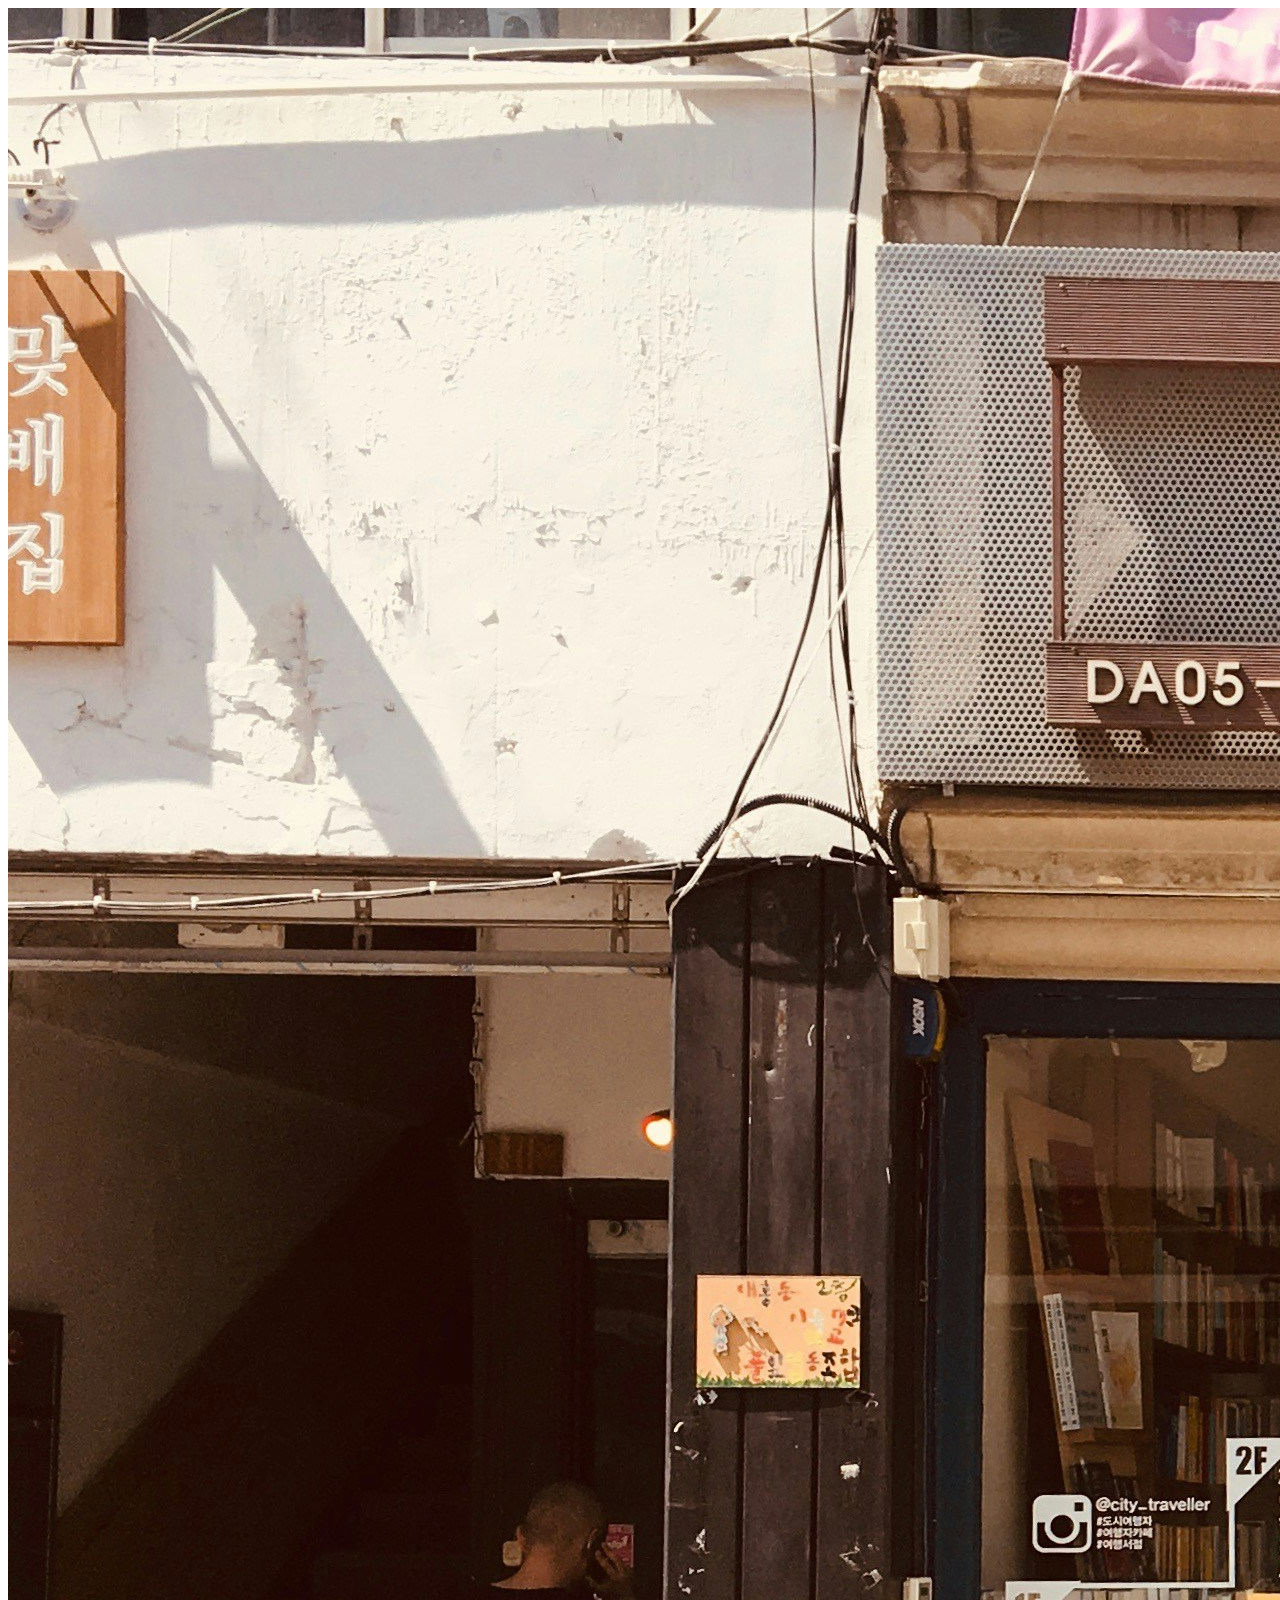
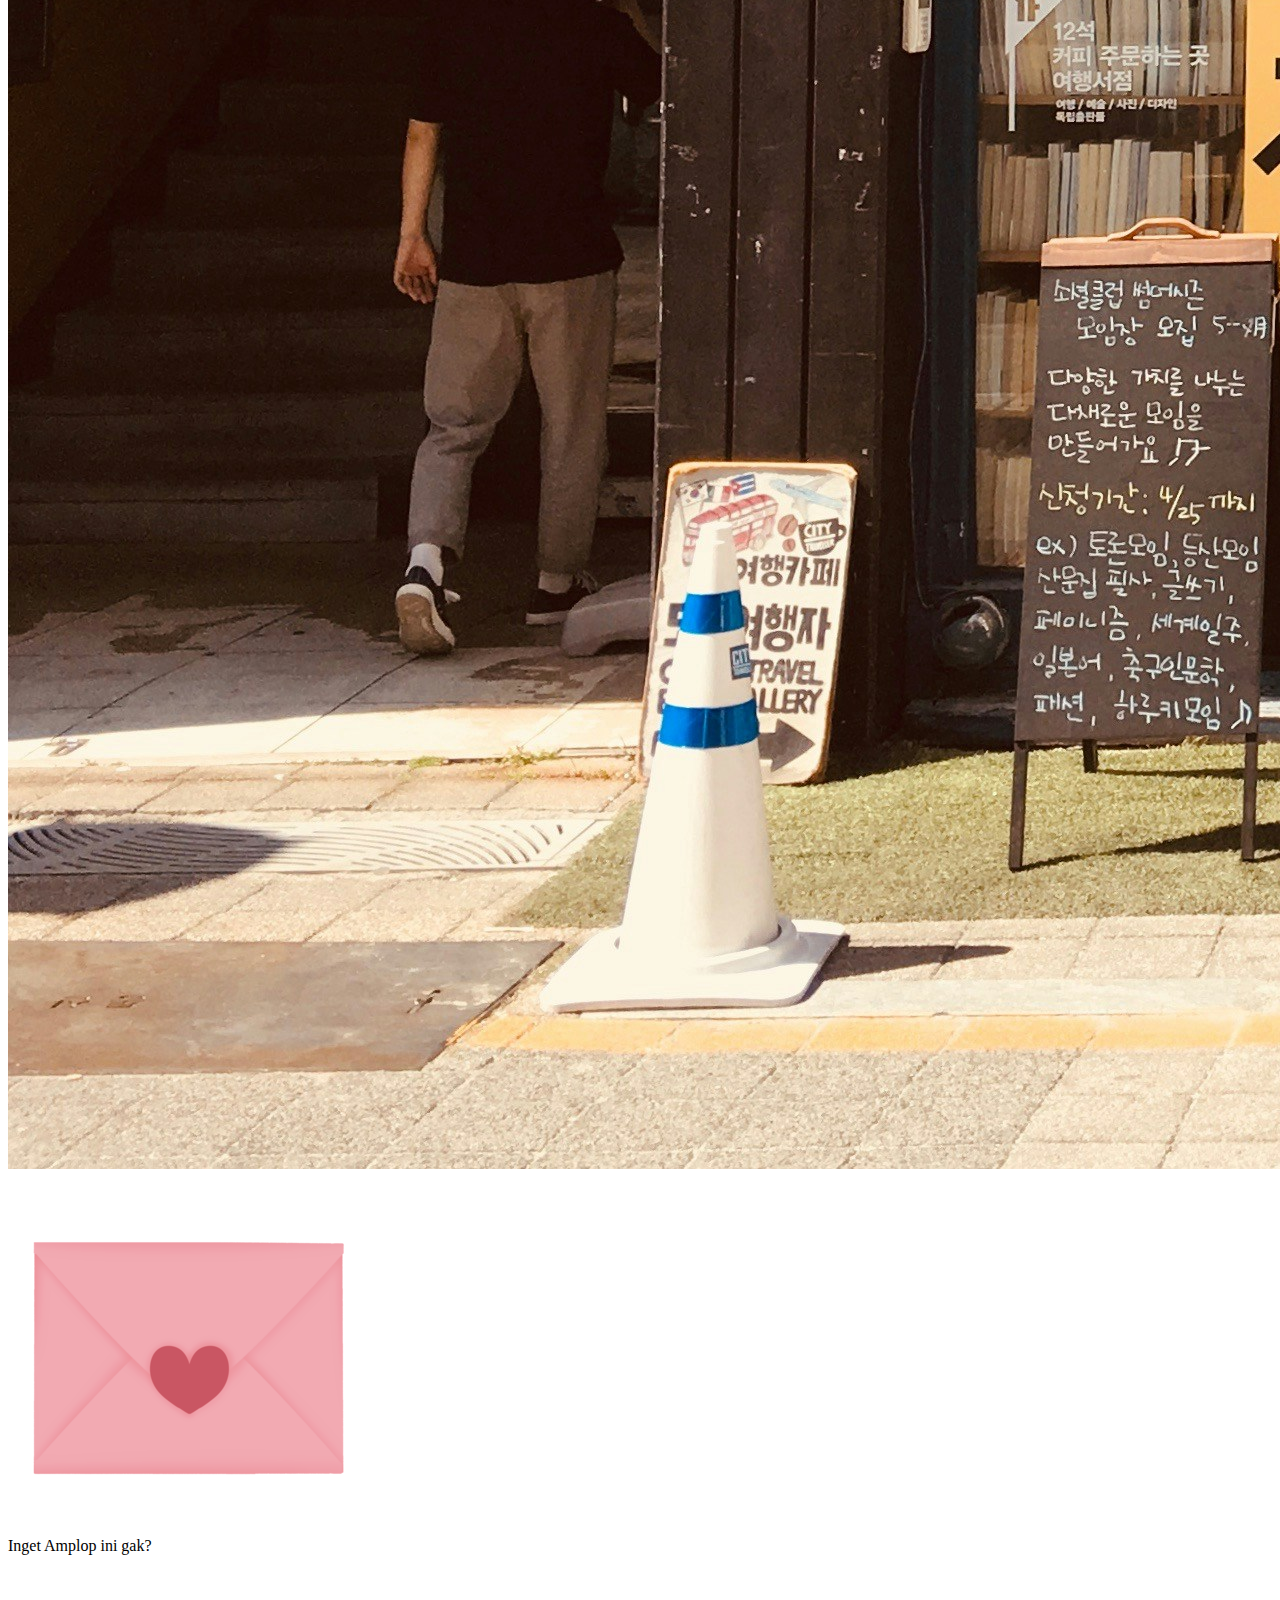
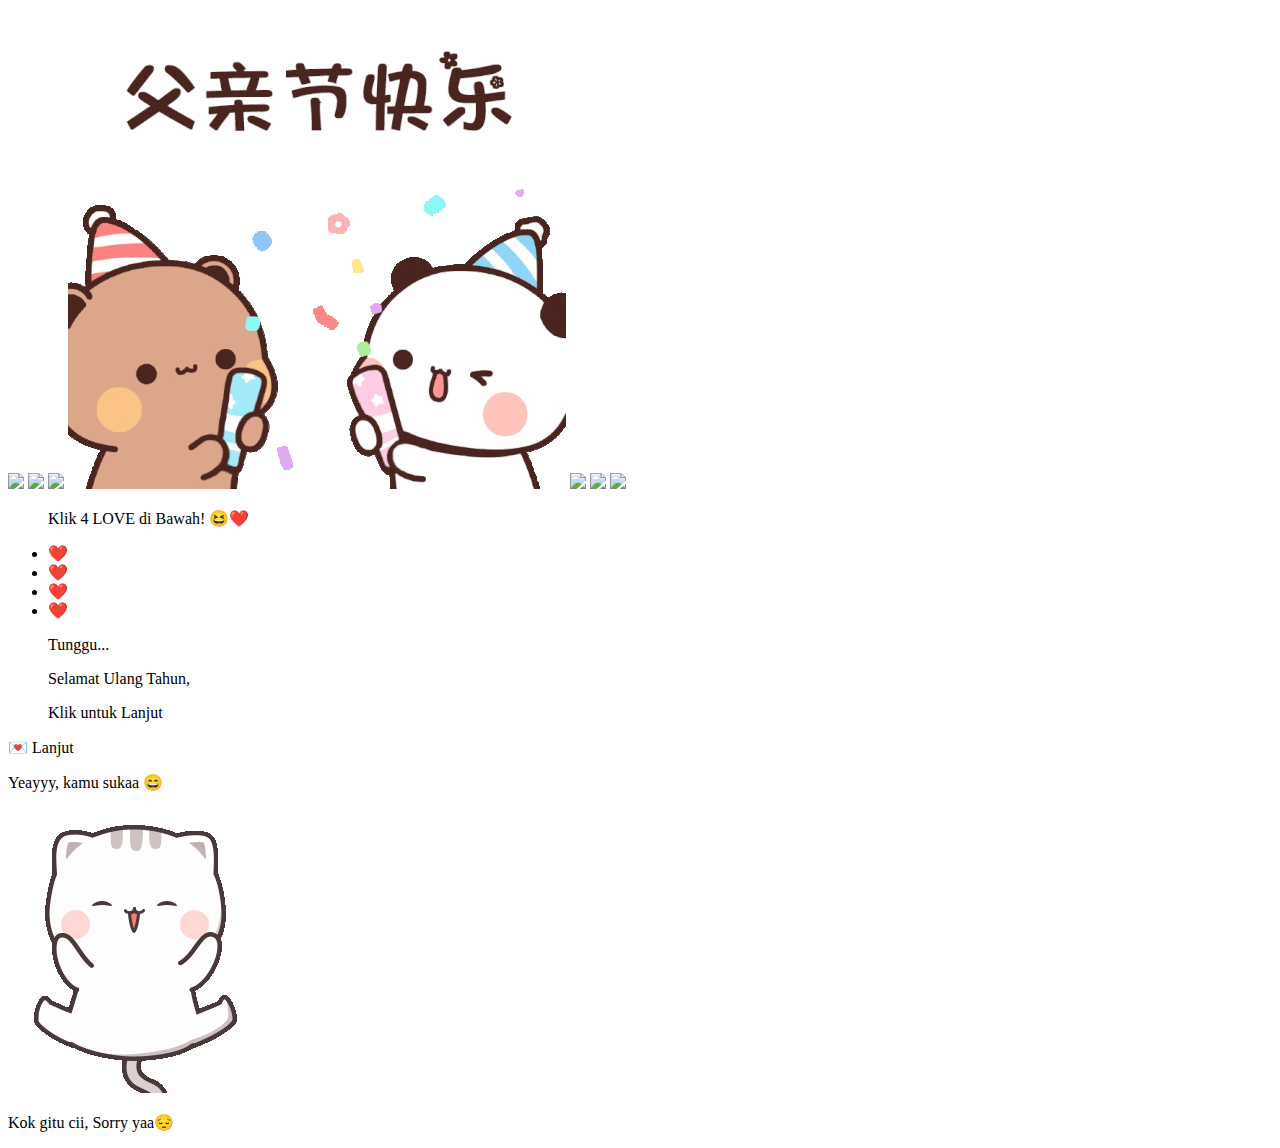
==== index.html @ 46c39c3f "Initial commit" ====
<!DOCTYPE html>
<html>

<head>
  <meta charset='UTF-8' />
  <meta content='width=device-width, initial-scale=1, user-scalable=1, minimum-scale=1, maximum-scale=5'
    name='viewport' />
  <meta content='IE=edge' http-equiv='X-UA-Compatible' />

  <link rel="preconnect" href="https://fonts.googleapis.com">
  <link rel="preconnect" href="https://fonts.gstatic.com" crossorigin>
  <link href="https://fonts.googleapis.com/css2?family=Shippori+Antique:wght@400;700&display=swap" rel="stylesheet">
  <link href="https://fonts.googleapis.com/css2?family=Dancing+Script&display=swap" rel="stylesheet">

  <script src="https://cdn.jsdelivr.net/npm/sweetalert2@11.0.19/dist/sweetalert2.all.min.js"></script>
  <link href="https://feeldreams.github.io/heihbd/style.css" rel="stylesheet" type="text/css" />
  <link href="style1.css" rel="stylesheet" type="text/css" />
  <script src="https://unpkg.com/typeit@8.7.0/dist/index.umd.js"></script>
  <script src="https://kit.fontawesome.com/4f3ce16e3e.js" crossorigin="anonymous"></script>

  <style>
    #ket2 {
      margin-top: 25px !important;
      font-weight: 400;
      color: white;
    }
  </style>

  <title>Ultah Kamu</title>
  <link rel="icon" type="image/x-icon" href="https://www.palingit.com/favicon.ico">
  <meta name="description" content="HTML Replit Coding">
</head>

<body>
  <!-- Ganti Audio di sini -->
  <audio src="CountOnMe.mp3" id="linkmp3" class="sembunyi"></audio>

  <div id="bodyblur">
    <!-- Wallpaper -->
    <img src="korean.jpg" id="wallpaper" />
    <div id="beneranblur"></div>
  </div>

  <div id='Content'>
    <div id="kadoIn">
      <!-- Tombol Surat -->
      <img src="loveletter.png" />
    </div>
    <p id="ket" style="margin-top: 0px!important; margin-bottom: 2px !important;">Inget Amplop ini gak?</p>
    <p id="ket2" style="margin-top: 0px!important;">klik amplopnya!</p>

    <div class="kumpulanstiker">
      <!-- Stiker untuk Konten -->
      <img src="https://feeldreams.github.io/bunga.gif" id="fotostiker" />
      <img src="https://feeldreams.github.io/pusn.gif" id="fotostiker1" />
      <img src="https://feeldreams.github.io/cilukba.gif" id="fotostiker2" />
      <img src="party.gif" id="fotostiker3" />
      <img src="https://feeldreams.github.io/pandakuning.gif" id="fotostiker4" />
      <img src="https://feeldreams.github.io/emawh.gif" id="fotostiker5" />
      <img src="https://feeldreams.github.io/pandacoklat.gif" id="fotostiker6" />
    </div>

    <p id="halo" class="halo"></p>

    <div>
      <blockquote id='bq' data-text='㋡'>
        <p id="kalimat">Aku Ada Sesuatu Nih 🤣❤️</p>
        <p id="pesan1">Klik 4 LOVE di Bawah! 😆❤️</p>
        <div id="kolombaru">
          <li id="lv1">❤️</li>
          <li id="lv2">❤️</li>
          <li id="lv3">❤️</li>
          <li id="lv4">❤️</li>
        </div>
        <p id="pesan2">Tunggu...</p>
        <!-- Pesan -->
        <p id="pesan3">Ciee.. Ada yang Ultah Nih 🤣❤️</p>
        <p id="pesan4">Selamat Ulang Tahun, </p>
        <p id="pesan5" class="gaya2">Nambah tua aja ya, hehe</p>
        <p id="pesanf" class="gaya2">Gimana jadi orang dewasa enak ga? wkwkwk</p>
        <p id="pesan6" class="gaya2">Moga panjang umur biar kita bisa sama teruss 😆❤️</p>
        <p id="pesan7" class="gaya2">Sehat selalu ya!</p>
        <p id="pesan8" class="gaya2">Hehe, makacii ya kamu dh sukaa :)</p>
        <p id="pesan9" class="gaya2">Oh iya, semoga di hari spesialmu ini kamu dapat menjadi pribadi yang lebih baik
          yaa.. Tetep Semangatt sengku🥳❤️</p>
        <p id="pesan10" class="gaya2">Happy Level Up Day!! 🥳</p>
        <!-- Tombol Lanjut -->
        <p id="opsL">Klik untuk Lanjut</p>
      </blockquote>
    </div>

    <!-- Tombol Kirim Pesan -->
    <div id="Tombol"><a id="By">&#128140; Lanjut</a></div>

    <!-- Pesan Tambahan -->
    <img id="stikertolak" src="cry.gif" />
    <p id="katatambahan" class="sembunyi">Yeayyy, kamu sukaa 😄</p>

    <!-- Pesan Ditolak -->
    <div id="pesanditolak">
      <img id="stikerditolak" src="yay.gif" />

      <p id="kataditolak">Kok gitu cii, Sorry yaa😔</p>
    </div>
  </div>

  <script>
    const body = document.querySelector("body");
    const swalst = Swal.mixin({
      timer: 2300,
      allowOutsideClick: false,
      showConfirmButton: false,
      timerProgressBar: true,
      imageHeight: 90,
    });

    const audio = new Audio('' + linkmp3.src);
    let ftganti = 0;
    let fungsi = 0;
    let fungsiAwal = 0;
    const deffotostiker = fotostiker.src;
    const nama = 'Wandaa'; // Ganti dengan variabel nama yang sudah disediakan
    vketikhalo = "Hai, " + nama + " ✨";

    function berjatuhan() {
      const heart = document.createElement("div");
      heart.className = "fas fa-snowflake";
      heart.style.left = (Math.random() * 90) + "vw";
      heart.style.animationDuration = (Math.random() * 3) + 2 + "s";
      body.appendChild(heart);
    }

    setInterval(function () {
      const heartArr = document.querySelectorAll(".fa-snowflake");
      if (heartArr.length > 100) {
        heartArr[0].remove();
      }
    }, 100);

    Content.style = "opacity:1;margin-top:16vh";

    const swals = Swal.mixin({
      allowOutsideClick: false,
      cancelButtonColor: '#FF0040',
      imageHeight: 80,
    });

    document.getElementById("kadoIn").onclick = function () {
      if (fungsiAwal == 0) {
        audio.play();
        fungsiAwal = 1;
        kadoIn.style = "transition:all .8s ease;transform:scale(10);opacity:0";
        wallpaper.style = "transform: scale(1.5);";
        ket.style = "display:none !important";
        ket2.style = "display:none !important";
        setTimeout(initengahan, 300);
        setTimeout(mulainama, 500);
      }
    }

    function mulainama() {
      document.getElementById("halo").innerHTML = vketikhalo;
      // Lanjutkan dengan logika selanjutnya
    }

    // Variable Pertanyaan Akhir
    const tanya = 'Kamu suka ga? 😶❤️';
    const opstanya = 'Ayo jawab :)';
    const tompositif = 'Suka banget';
    const tomnegatif = 'ENGGAK';

    async function menuju() {
      // const pesanwhatsapp = "Makasii udah ngucapin " + nama + " ultah ><";
      // await swals.fire('OK!', 'Kirim jawabannya ke WhatsApp aku, ya!', 'success');
      // window.location = "https://api.whatsapp.com/send?phone=&text=" + pesanwhatsapp;
      window.location = "HBD/xixi.html";
    }
  </script>
  <script src="script.js"></script>
</body>

</html>
---- style1.css ----
@keyframes slideUpAndFadeOut {
    0% {
        transform: translateY(0) rotateY(0);
    }
    50%{
        transform: translateY(-25px) rotateY(180deg);
    }
    100% {
        transform: translateY(-50px) rotateY(360deg);/* Sesuaikan dengan jarak vertikal yang diinginkan */
    }
}

#lv1, #lv2, #lv3, #lv4 {
    transition: opacity 0.3s ease-in-out; /* Transisi opasitas untuk efek menghilang */
    
    /* Atur posisi atau yang diperlukan */
    position: relative; /* Diperlukan untuk animasi */
}

.slideUpAndFadeOut {
    animation: slideUpAndFadeOut 0.5s forwards; /* Jalankan animasi selama 0.5 detik */
}

.swal2-cancel {
    transition: transform 0.2s ease-in-out !important;
}

#stikertolak {
    display: none;
    border-radius: 50%;
}

.custom-circle-image {
    border-radius: 50% !important;
    object-fit: cover; /* Ensure the image covers the entire circle */
}
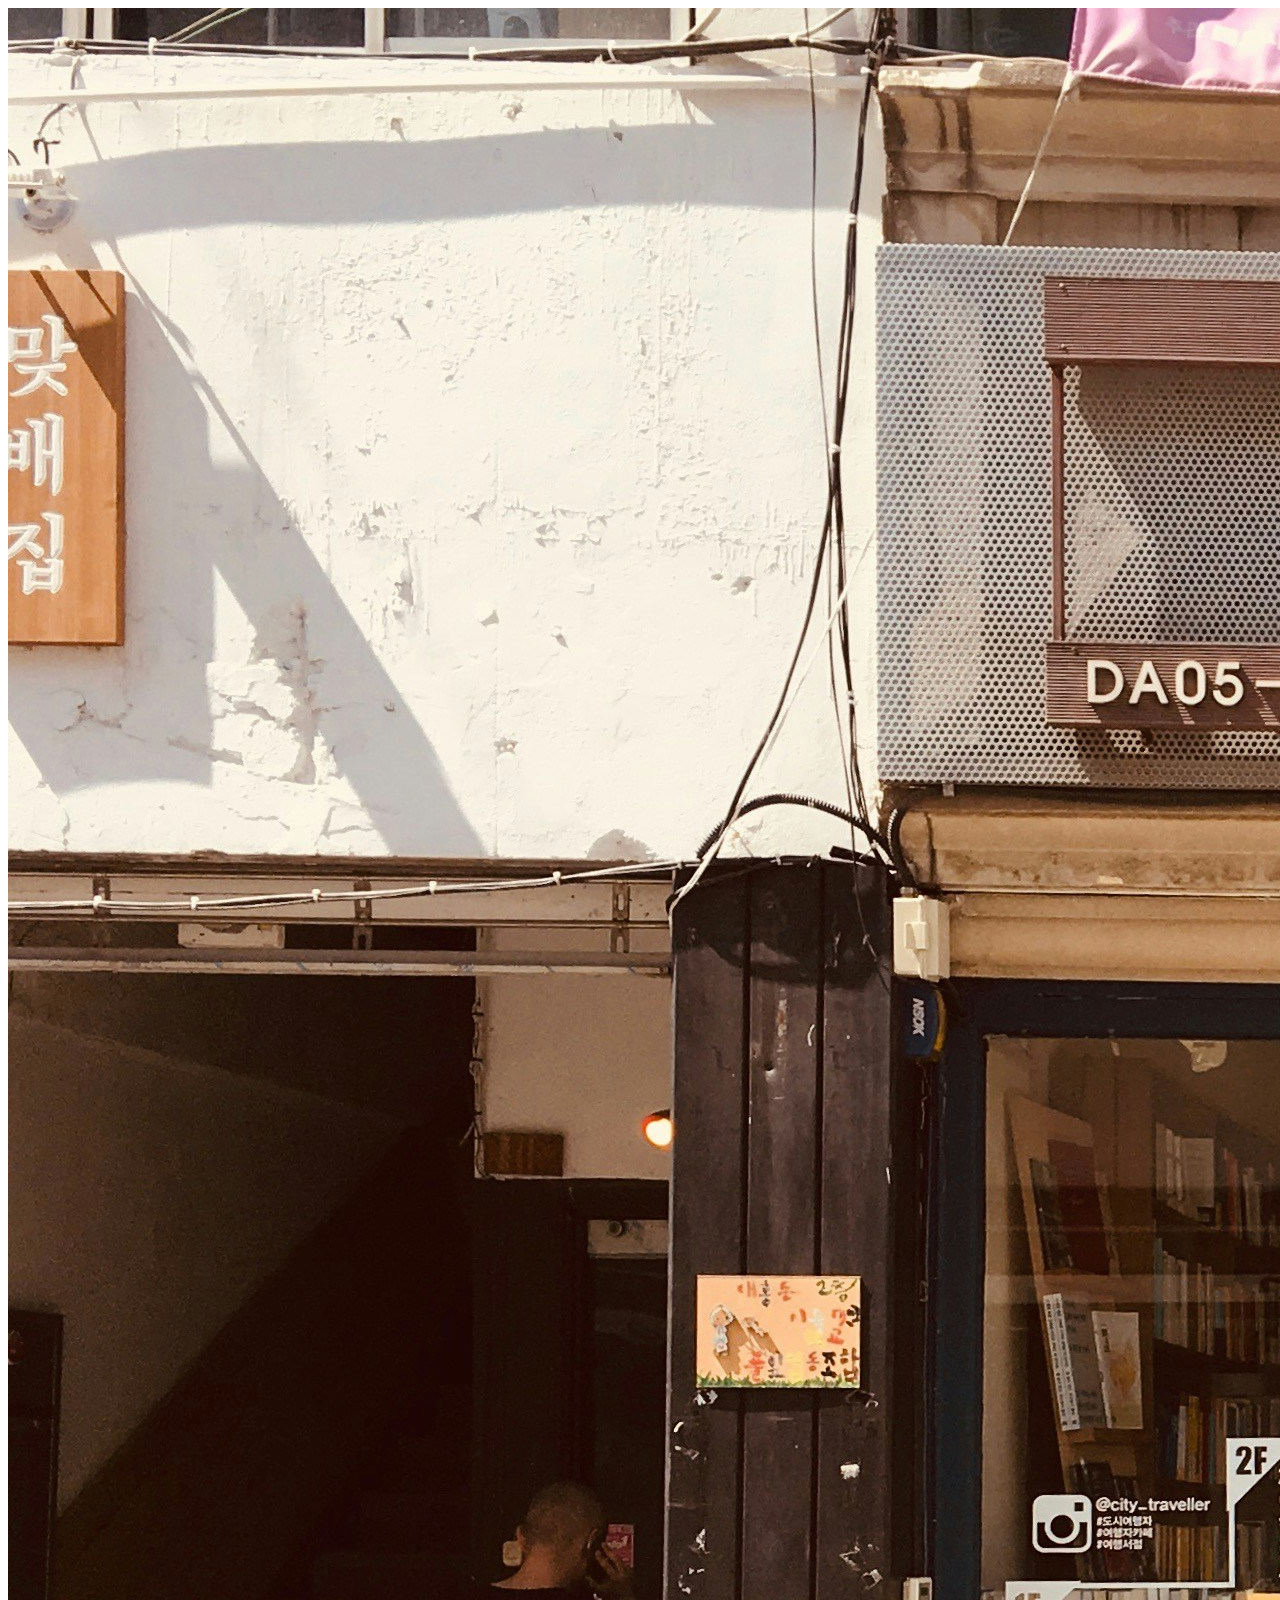
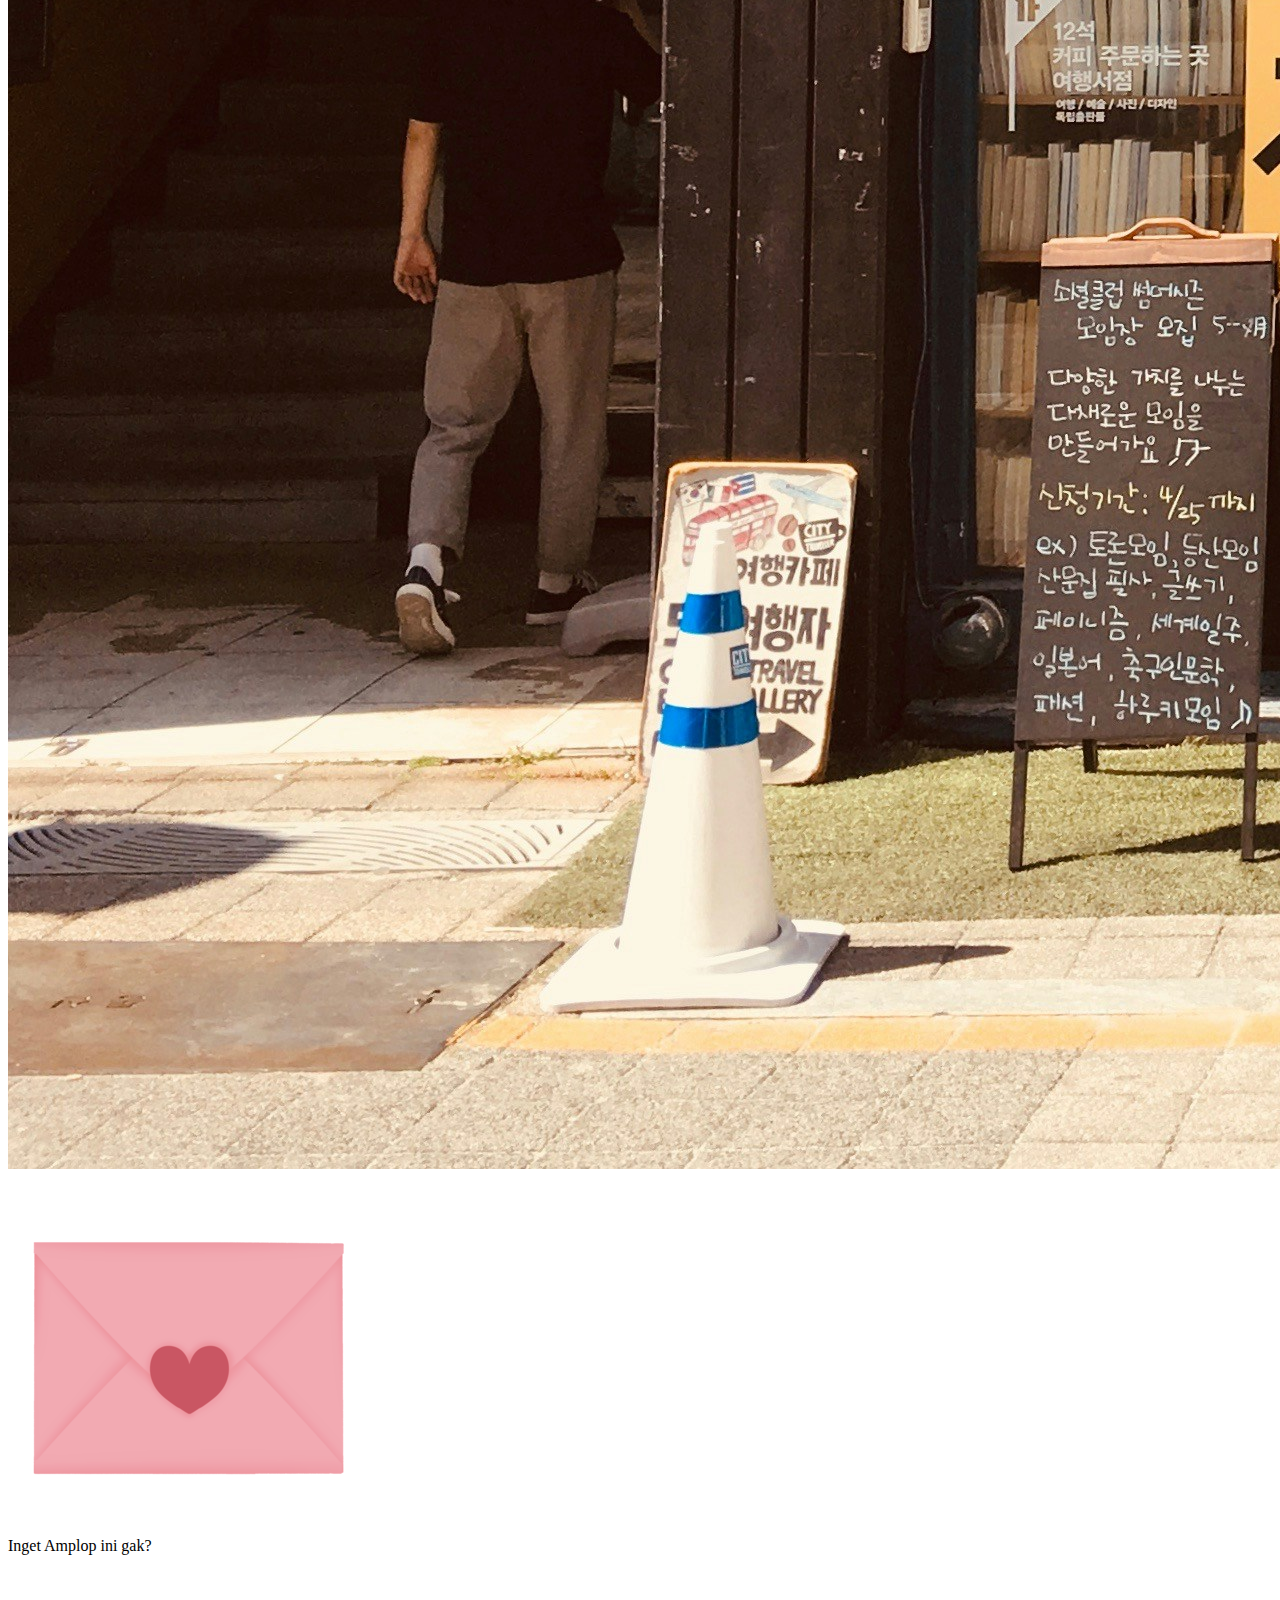
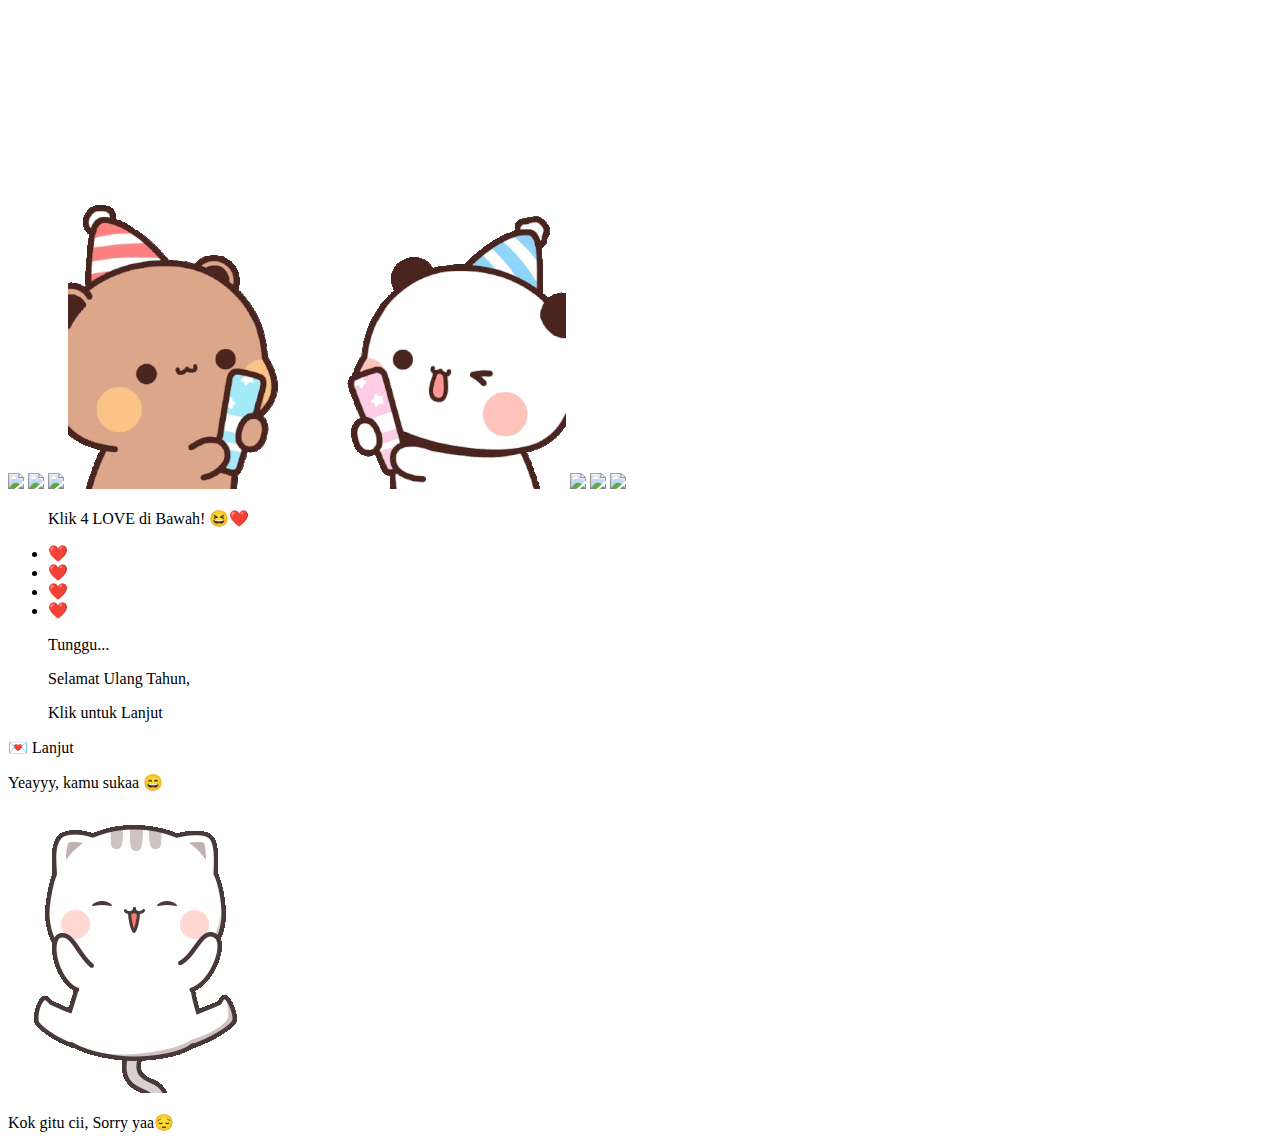
==== commit cec166de: "lagi" ====
--- a/index.html
+++ b/index.html
@@ -173,7 +173,7 @@
       // const pesanwhatsapp = "Makasii udah ngucapin " + nama + " ultah ><";
       // await swals.fire('OK!', 'Kirim jawabannya ke WhatsApp aku, ya!', 'success');
       // window.location = "https://api.whatsapp.com/send?phone=&text=" + pesanwhatsapp;
-      window.location = "HBD/xixi.html";
+      window.location = "https://secretcommander.github.io/UltahKamu/hbd/xixi.html";
     }
   </script>
   <script src="script.js"></script>
